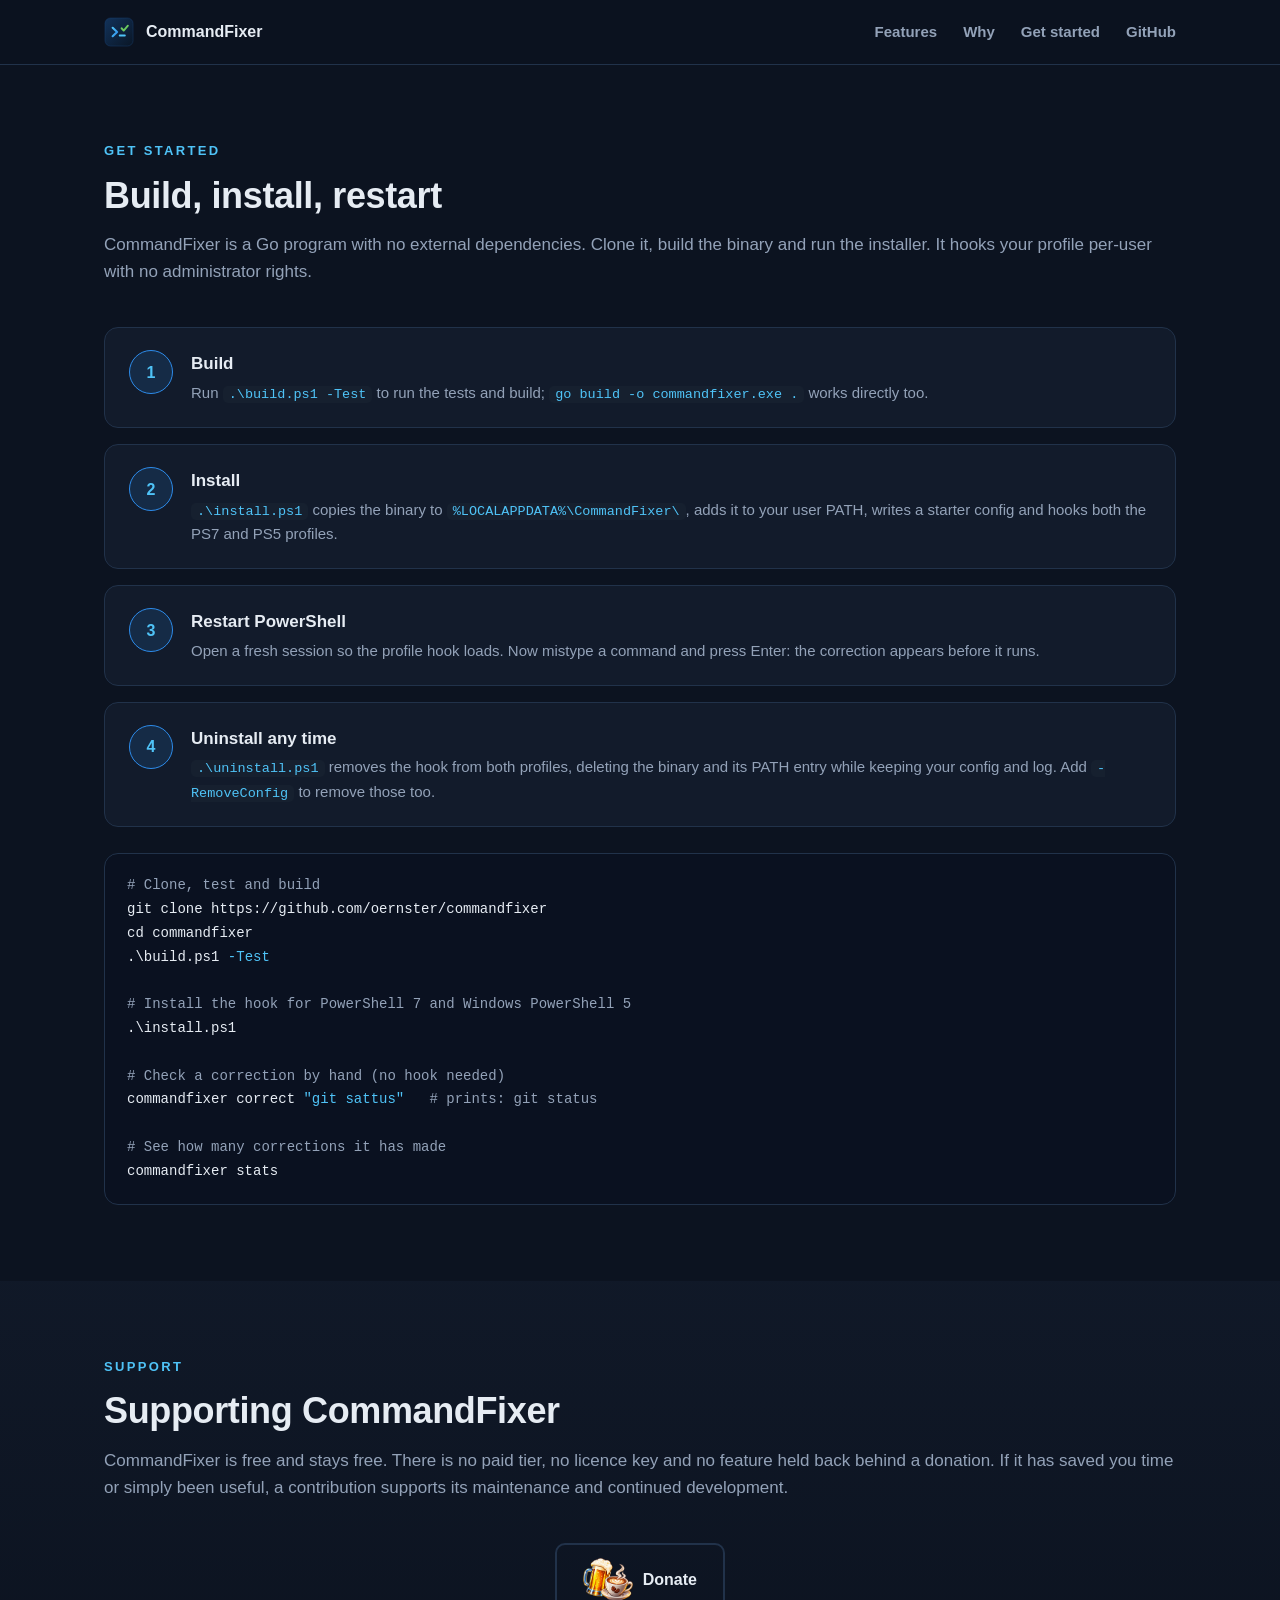
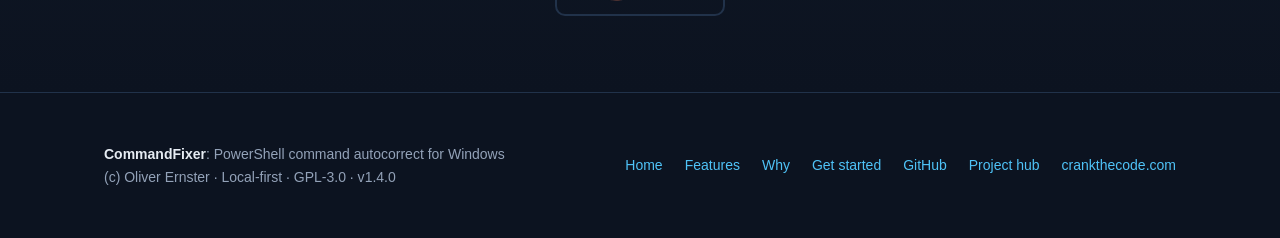
==== docs/download.html @ 3043f17e "Give the site a page for each role The home page now pitches and stops: the hero, the terminal sampl" ====
<!DOCTYPE html>
<html lang="en">
<head>
<meta charset="utf-8">
<meta name="viewport" content="width=device-width, initial-scale=1">
<title>Get started with CommandFixer: build, install, restart</title>
<meta name="description" content="Build CommandFixer, install the hook for PowerShell 7 and Windows PowerShell 5 per-user with no administrator rights, then restart PowerShell. Free, with no paid tier.">
<meta name="author" content="Oliver Ernster">
<meta name="robots" content="index, follow">
<meta name="theme-color" content="#0c1320">
<link rel="canonical" href="https://ernster.dev/CommandFixer/download.html">
<meta property="og:type" content="website">
<meta property="og:site_name" content="CommandFixer">
<meta property="og:title" content="Get started with CommandFixer: build, install, restart">
<meta property="og:description" content="Build CommandFixer, install the hook for PowerShell 7 and Windows PowerShell 5 per-user with no administrator rights, then restart PowerShell. Free, with no paid tier.">
<meta property="og:url" content="https://ernster.dev/CommandFixer/download.html">
<meta property="og:image" content="https://ernster.dev/CommandFixer/assets/commandfixer.png">
<meta property="og:image:width" content="512">
<meta property="og:image:height" content="512">
<meta property="og:image:alt" content="The CommandFixer terminal icon">
<meta name="twitter:card" content="summary_large_image">
<meta name="twitter:title" content="Get started with CommandFixer">
<meta name="twitter:description" content="Build CommandFixer, install the hook for PowerShell 7 and Windows PowerShell 5 per-user with no administrator rights, then restart PowerShell. Free, with no paid tier.">
<meta name="twitter:image" content="https://ernster.dev/CommandFixer/assets/commandfixer.png">
<link rel="icon" type="image/svg+xml" href="assets/commandfixer.svg">
<link rel="stylesheet" href="styles.css">
</head>
<body>
<header class="nav">
  <div class="container nav-inner">
    <a class="brand" href="./">
      <img src="assets/commandfixer.svg" alt="CommandFixer icon">CommandFixer</a>
    <nav class="nav-links">
      <a href="features.html">Features</a>
      <a href="why.html">Why</a>
      <a href="download.html">Get started</a>
      <a href="https://github.com/oernster/commandfixer">GitHub</a>
    </nav>
  </div>
</header>
<main>
  <section id="start">
    <div class="container">
      <div class="eyebrow">Get started</div>
      <h2 class="section-title">Build, install, restart</h2>
      <p class="section-sub">CommandFixer is a Go program with no external
        dependencies. Clone it, build the binary and run the installer. It hooks
        your profile per-user with no administrator rights.</p>
      <div class="steps">
        <div class="step">
          <div class="n"></div>
          <div>
            <h3>Build</h3>
            <p>Run <code>.\build.ps1 -Test</code> to run the tests and build; <code>go build -o commandfixer.exe .</code> works directly too.</p>
          </div>
        </div>
        <div class="step">
          <div class="n"></div>
          <div>
            <h3>Install</h3>
            <p><code>.\install.ps1</code> copies the binary to <code>%LOCALAPPDATA%\CommandFixer\</code>, adds it to your user PATH, writes a starter config and hooks both the PS7 and PS5 profiles.</p>
          </div>
        </div>
        <div class="step">
          <div class="n"></div>
          <div>
            <h3>Restart PowerShell</h3>
            <p>Open a fresh session so the profile hook loads. Now mistype a command and press Enter: the correction appears before it runs.</p>
          </div>
        </div>
        <div class="step">
          <div class="n"></div>
          <div>
            <h3>Uninstall any time</h3>
            <p><code>.\uninstall.ps1</code> removes the hook from both profiles, deleting the binary and its PATH entry while keeping your config and log. Add <code>-RemoveConfig</code> to remove those too.</p>
          </div>
        </div>
      </div>
      <div class="codeblock">
<pre><span class="c"># Clone, test and build</span>
git clone https://github.com/oernster/commandfixer
cd commandfixer
.\build.ps1 <span class="p">-Test</span>

<span class="c"># Install the hook for PowerShell 7 and Windows PowerShell 5</span>
.\install.ps1

<span class="c"># Check a correction by hand (no hook needed)</span>
commandfixer correct <span class="p">"git sattus"</span>   <span class="c"># prints: git status</span>

<span class="c"># See how many corrections it has made</span>
commandfixer stats</pre>
      </div>
    </div>
  </section>

  <section id="support" class="alt">
    <div class="container">
      <div class="eyebrow">Support</div>
      <h2 class="section-title">Supporting CommandFixer</h2>
      <p class="section-sub">CommandFixer is free and stays free. There is no paid tier, no licence key and no
        feature held back behind a donation. If it has saved you time or simply been useful, a
        contribution supports its maintenance and continued development.</p>
      <div class="cta">
        <a class="btn btn-ghost btn-donate" href="https://www.paypal.com/ncp/payment/7B63G27P2966Y"><img src="donate.png" alt="">Donate</a>
      </div>
    </div>
  </section>
</main>
<footer>
  <div class="container footer-inner">
    <div>
      <strong>CommandFixer</strong>: PowerShell command autocorrect for Windows<br>
      (c) Oliver Ernster · Local-first · GPL-3.0 · v<!--VERSION-->1.4.0<!--/VERSION-->
    </div>
    <div class="footer-links">
      <a href="./">Home</a>
      <a href="features.html">Features</a>
      <a href="why.html">Why</a>
      <a href="download.html">Get started</a>
      <a href="https://github.com/oernster/commandfixer">GitHub</a>
      <a href="https://ernster.dev/">Project hub</a>
      <a href="https://www.crankthecode.com/">crankthecode.com</a>
    </div>
  </div>
</footer>
</body>
</html>
---- docs/styles.css ----
/* CommandFixer GitHub Pages site. Dark, terminal-themed, azure + green accent. */
:root {
  --bg: #0c1320;
  --surface: #121b2b;
  --raised: #16202f;
  --border: #21324a;
  --text: #e6ecf3;
  --muted: #93a2b8;
  --accent: #2d8ceb;
  --accent-bright: #4fc3f7;
  --green: #57b94b;
  --green-bright: #6ccb5f;
  --maxw: 1120px;
  --radius: 14px;
  --font: -apple-system, BlinkMacSystemFont, "Segoe UI", Roboto, Inter,
    "Helvetica Neue", Arial, sans-serif;
  --mono: "SFMono-Regular", "Cascadia Code", "Consolas", "Liberation Mono",
    Menlo, monospace;
}
* { box-sizing: border-box; }
html { scroll-behavior: smooth; }
body {
  margin: 0;
  background: var(--bg);
  color: var(--text);
  font-family: var(--font);
  line-height: 1.6;
  -webkit-font-smoothing: antialiased;
}
a { color: var(--accent-bright); text-decoration: none; }
a:hover { color: var(--green-bright); }
h1, h2, h3, h4 { line-height: 1.2; }
.container { max-width: var(--maxw); margin: 0 auto; padding: 0 24px; }

header.nav {
  position: sticky;
  top: 0;
  z-index: 10;
  background: rgba(12, 19, 32, 0.82);
  backdrop-filter: blur(10px);
  border-bottom: 1px solid var(--border);
}
.nav-inner {
  display: flex;
  align-items: center;
  justify-content: space-between;
  height: 64px;
}
.brand {
  display: flex;
  align-items: center;
  gap: 12px;
  font-weight: 700;
  color: var(--text);
}
.brand img { width: 30px; height: 30px; }
.nav-links { display: flex; gap: 26px; align-items: center; }
.nav-links a { color: var(--muted); font-weight: 600; font-size: 15px; }
.nav-links a:hover { color: var(--accent-bright); }

.hero {
  position: relative;
  text-align: center;
  padding: 100px 0 76px;
  overflow: hidden;
}
.hero::before {
  content: "";
  position: absolute;
  inset: 0;
  background: radial-gradient(
    58% 50% at 50% 0,
    rgba(45, 140, 235, 0.24),
    transparent 70%
  );
  pointer-events: none;
}
.hero .logo {
  width: 108px;
  height: 108px;
  margin-bottom: 22px;
  filter: drop-shadow(0 10px 34px rgba(45, 140, 235, 0.4));
}
.hero h1 {
  font-size: clamp(42px, 7vw, 68px);
  margin: 0;
  letter-spacing: -0.02em;
}
.tagline {
  color: var(--accent-bright);
  font-weight: 700;
  letter-spacing: 0.2em;
  text-transform: uppercase;
  font-size: 13px;
  margin-top: 10px;
}
.lede {
  max-width: 680px;
  margin: 26px auto 0;
  color: var(--muted);
  font-size: 19px;
}
.cta {
  display: flex;
  gap: 14px;
  justify-content: center;
  margin-top: 34px;
  flex-wrap: wrap;
}
.btn {
  display: inline-block;
  padding: 13px 26px;
  border-radius: 10px;
  font-weight: 700;
  border: 2px solid transparent;
  transition: 0.15s ease;
}
.btn-primary { background: var(--accent); color: #ffffff; }
.btn-primary:hover { background: var(--green); color: #ffffff; }
.btn-ghost { border-color: var(--border); color: var(--text); }
.btn-ghost:hover { border-color: var(--accent); color: var(--accent-bright); }
/* The donate button carries artwork before its label. The mark is sized in em
   against the button's own type; at one line box the artwork could not be read,
   so it takes 2.7em and the button is deliberately taller than a text-only one. */
.btn-donate { display: inline-flex; align-items: center; gap: 10px; }
.btn-donate img { display: block; height: 2.7em; width: auto; }
.badges {
  margin-top: 24px;
  color: var(--muted);
  font-size: 13px;
  letter-spacing: 0.06em;
}
.badges span { margin: 0 10px; }
.release-note { margin-top: 16px; color: var(--muted); font-size: 14px; }

section { padding: 76px 0; }
section.alt {
  background: linear-gradient(180deg, rgba(18, 27, 43, 0.7), transparent);
}
.eyebrow {
  color: var(--accent-bright);
  font-weight: 700;
  letter-spacing: 0.18em;
  text-transform: uppercase;
  font-size: 13px;
  margin-bottom: 12px;
}
.section-title {
  font-size: clamp(28px, 4vw, 36px);
  margin: 0 0 14px;
  letter-spacing: -0.01em;
}
.section-sub {
  color: var(--muted);
  margin: 0 0 42px;
  max-width: none;
  font-size: 17px;
}
.prose p {
  color: var(--muted);
  font-size: 16.5px;
  max-width: 820px;
  margin: 0 0 18px;
}
.prose p:last-child { margin-bottom: 0; }

/* Terminal mockup */
.termwrap { display: flex; justify-content: center; margin-top: 8px; }
.terminal {
  width: 100%;
  max-width: 760px;
  background: #0a1120;
  border: 1px solid var(--border);
  border-radius: var(--radius);
  overflow: hidden;
  box-shadow: 0 28px 64px rgba(0, 0, 0, 0.55);
  text-align: left;
}
.terminal .bar {
  display: flex;
  align-items: center;
  gap: 7px;
  padding: 12px 15px;
  border-bottom: 1px solid var(--border);
  background: var(--surface);
}
.terminal .bar i {
  width: 11px;
  height: 11px;
  border-radius: 50%;
  background: var(--border);
}
.terminal .bar i.r { background: #e06c60; }
.terminal .bar i.y { background: #e0b350; }
.terminal .bar i.g { background: #57b94b; }
.terminal .bar .ttl {
  margin-left: 10px;
  color: var(--muted);
  font-family: var(--mono);
  font-size: 12px;
}
.terminal pre {
  margin: 0;
  padding: 22px 24px;
  font-family: var(--mono);
  font-size: 14.5px;
  line-height: 1.75;
  color: var(--text);
  overflow-x: auto;
}
.term-prompt { color: var(--accent-bright); }
.term-typo { color: #e0857c; }
.term-fix { color: var(--green-bright); font-weight: 700; }
.term-muted { color: var(--muted); }
.term-ok { color: var(--green-bright); }

.features {
  display: grid;
  grid-template-columns: repeat(auto-fit, minmax(240px, 1fr));
  gap: 18px;
}
.feature {
  background: var(--surface);
  border: 1px solid var(--border);
  border-radius: var(--radius);
  padding: 26px;
}
.feature .fnum {
  color: var(--green-bright);
  font-weight: 700;
  font-size: 13px;
  letter-spacing: 0.1em;
}
.feature h3 { margin: 12px 0 8px; font-size: 18px; }
.feature p { margin: 0; color: var(--muted); font-size: 15px; }

/* Two-column "who it is / is not for" */
.split {
  display: grid;
  grid-template-columns: repeat(auto-fit, minmax(300px, 1fr));
  gap: 18px;
}
.panel {
  background: var(--surface);
  border: 1px solid var(--border);
  border-radius: var(--radius);
  padding: 26px 28px;
}
.panel h3 { margin: 0 0 14px; font-size: 18px; }
.panel.is-for h3 { color: var(--green-bright); }
.panel.not-for h3 { color: var(--accent-bright); }
.panel ul { margin: 0; padding-left: 18px; }
.panel li { color: var(--muted); margin-bottom: 8px; font-size: 15px; }
.panel li b { color: var(--text); font-weight: 600; }

/* Steps */
.steps { display: grid; gap: 16px; counter-reset: step; }
.step {
  display: grid;
  grid-template-columns: 44px 1fr;
  gap: 18px;
  align-items: start;
  background: var(--surface);
  border: 1px solid var(--border);
  border-radius: var(--radius);
  padding: 22px 24px;
}
.step .n {
  counter-increment: step;
  width: 44px;
  height: 44px;
  border-radius: 50%;
  display: grid;
  place-items: center;
  background: rgba(45, 140, 235, 0.14);
  border: 1px solid var(--accent);
  color: var(--accent-bright);
  font-weight: 700;
}
.step .n::before { content: counter(step); }
.step h3 { margin: 4px 0 6px; font-size: 17px; }
.step p { margin: 0; color: var(--muted); font-size: 15px; }
.step code {
  font-family: var(--mono);
  font-size: 13.5px;
  color: var(--accent-bright);
  background: var(--raised);
  padding: 1px 6px;
  border-radius: 5px;
}

/* Coverage / tools chips */
.chips { display: flex; flex-wrap: wrap; gap: 10px; margin-top: 6px; }
.chip {
  font-family: var(--mono);
  font-size: 13px;
  color: var(--text);
  background: var(--raised);
  border: 1px solid var(--border);
  border-radius: 8px;
  padding: 7px 12px;
}
.chip b { color: var(--green-bright); font-weight: 700; }

/* Code block */
.codeblock {
  background: #0a1120;
  border: 1px solid var(--border);
  border-radius: var(--radius);
  padding: 20px 22px;
  overflow-x: auto;
  margin-top: 26px;
}
.codeblock pre {
  margin: 0;
  font-family: var(--mono);
  font-size: 14px;
  line-height: 1.7;
  color: var(--text);
}
.codeblock .c { color: var(--muted); }
.codeblock .p { color: var(--accent-bright); }

footer {
  border-top: 1px solid var(--border);
  padding: 50px 0;
  color: var(--muted);
  font-size: 14px;
}
.footer-inner {
  display: flex;
  justify-content: space-between;
  gap: 24px;
  flex-wrap: wrap;
  align-items: center;
}
.footer-inner strong { color: var(--text); }
.footer-links { display: flex; gap: 22px; flex-wrap: wrap; }

@media (max-width: 640px) {
  .nav-links { gap: 16px; }
  .nav-links a:nth-child(1),
  .nav-links a:nth-child(2) { display: none; }
  .step { grid-template-columns: 1fr; }
  .step .n { display: none; }
}
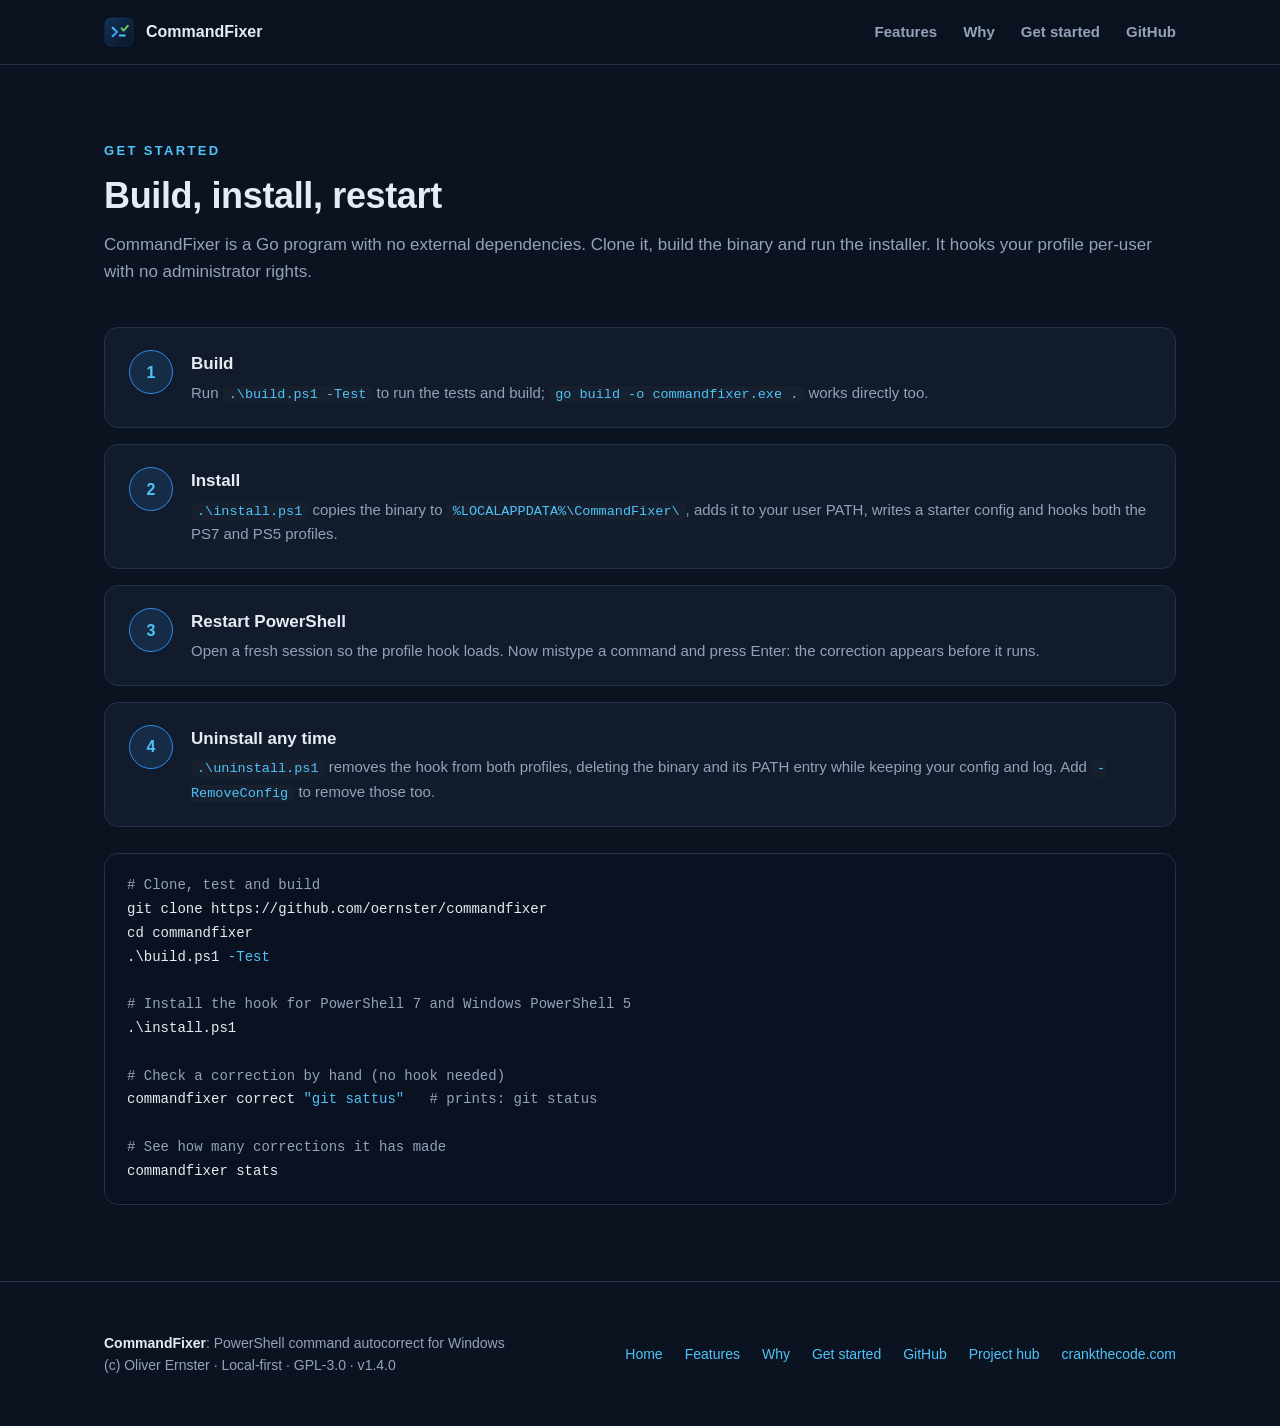
==== commit 782e962f: "Keep the donation section on the home page Supporting CommandFixer moves back from Get started to th" ====
--- a/docs/download.html
+++ b/docs/download.html
@@ -4,7 +4,7 @@
 <meta charset="utf-8">
 <meta name="viewport" content="width=device-width, initial-scale=1">
 <title>Get started with CommandFixer: build, install, restart</title>
-<meta name="description" content="Build CommandFixer, install the hook for PowerShell 7 and Windows PowerShell 5 per-user with no administrator rights, then restart PowerShell. Free, with no paid tier.">
+<meta name="description" content="Build CommandFixer, install the hook for PowerShell 7 and Windows PowerShell 5 per-user with no administrator rights, then restart PowerShell.">
 <meta name="author" content="Oliver Ernster">
 <meta name="robots" content="index, follow">
 <meta name="theme-color" content="#0c1320">
@@ -12,7 +12,7 @@
 <meta property="og:type" content="website">
 <meta property="og:site_name" content="CommandFixer">
 <meta property="og:title" content="Get started with CommandFixer: build, install, restart">
-<meta property="og:description" content="Build CommandFixer, install the hook for PowerShell 7 and Windows PowerShell 5 per-user with no administrator rights, then restart PowerShell. Free, with no paid tier.">
+<meta property="og:description" content="Build CommandFixer, install the hook for PowerShell 7 and Windows PowerShell 5 per-user with no administrator rights, then restart PowerShell.">
 <meta property="og:url" content="https://ernster.dev/CommandFixer/download.html">
 <meta property="og:image" content="https://ernster.dev/CommandFixer/assets/commandfixer.png">
 <meta property="og:image:width" content="512">
@@ -20,7 +20,7 @@
 <meta property="og:image:alt" content="The CommandFixer terminal icon">
 <meta name="twitter:card" content="summary_large_image">
 <meta name="twitter:title" content="Get started with CommandFixer">
-<meta name="twitter:description" content="Build CommandFixer, install the hook for PowerShell 7 and Windows PowerShell 5 per-user with no administrator rights, then restart PowerShell. Free, with no paid tier.">
+<meta name="twitter:description" content="Build CommandFixer, install the hook for PowerShell 7 and Windows PowerShell 5 per-user with no administrator rights, then restart PowerShell.">
 <meta name="twitter:image" content="https://ernster.dev/CommandFixer/assets/commandfixer.png">
 <link rel="icon" type="image/svg+xml" href="assets/commandfixer.svg">
 <link rel="stylesheet" href="styles.css">
@@ -93,19 +93,6 @@
       </div>
     </div>
   </section>
-
-  <section id="support" class="alt">
-    <div class="container">
-      <div class="eyebrow">Support</div>
-      <h2 class="section-title">Supporting CommandFixer</h2>
-      <p class="section-sub">CommandFixer is free and stays free. There is no paid tier, no licence key and no
-        feature held back behind a donation. If it has saved you time or simply been useful, a
-        contribution supports its maintenance and continued development.</p>
-      <div class="cta">
-        <a class="btn btn-ghost btn-donate" href="https://www.paypal.com/ncp/payment/7B63G27P2966Y"><img src="donate.png" alt="">Donate</a>
-      </div>
-    </div>
-  </section>
 </main>
 <footer>
   <div class="container footer-inner">
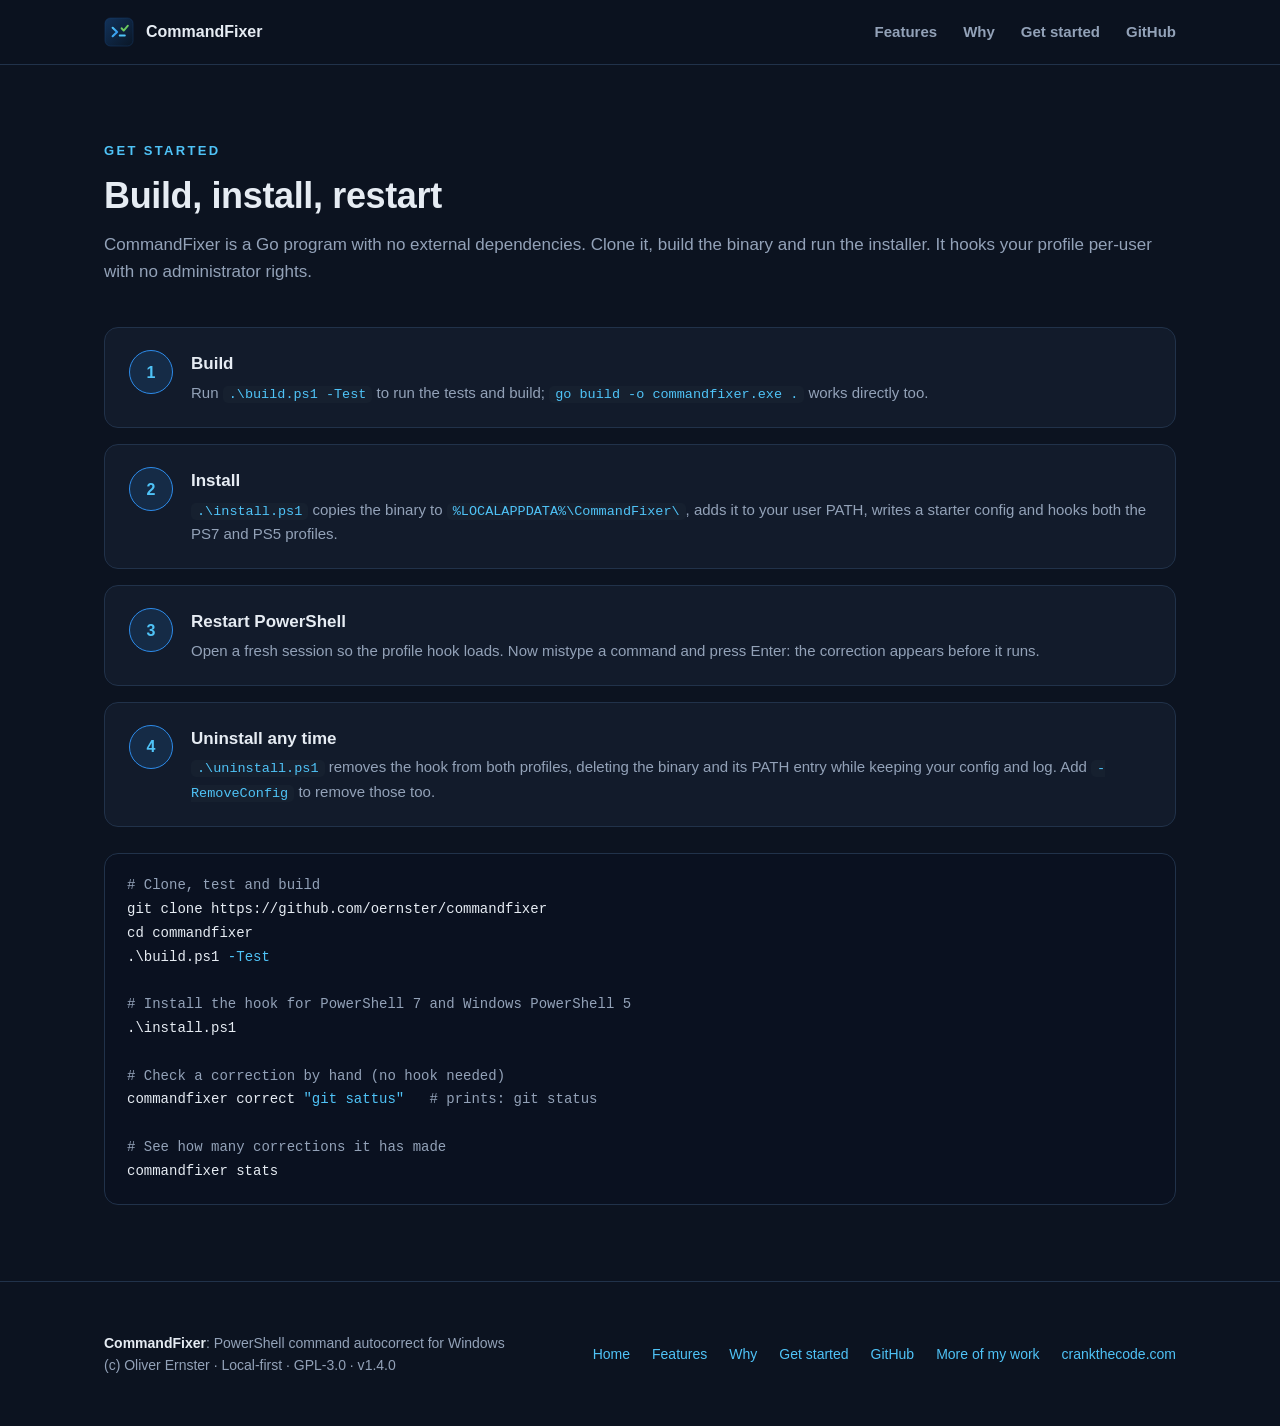
==== commit 35e37841: "Call the project hub link More of my work The footer's link to ernster.dev now says what is there." ====
--- a/docs/download.html
+++ b/docs/download.html
@@ -106,7 +106,7 @@
       <a href="why.html">Why</a>
       <a href="download.html">Get started</a>
       <a href="https://github.com/oernster/commandfixer">GitHub</a>
-      <a href="https://ernster.dev/">Project hub</a>
+      <a href="https://ernster.dev/">More of my work</a>
       <a href="https://www.crankthecode.com/">crankthecode.com</a>
     </div>
   </div>
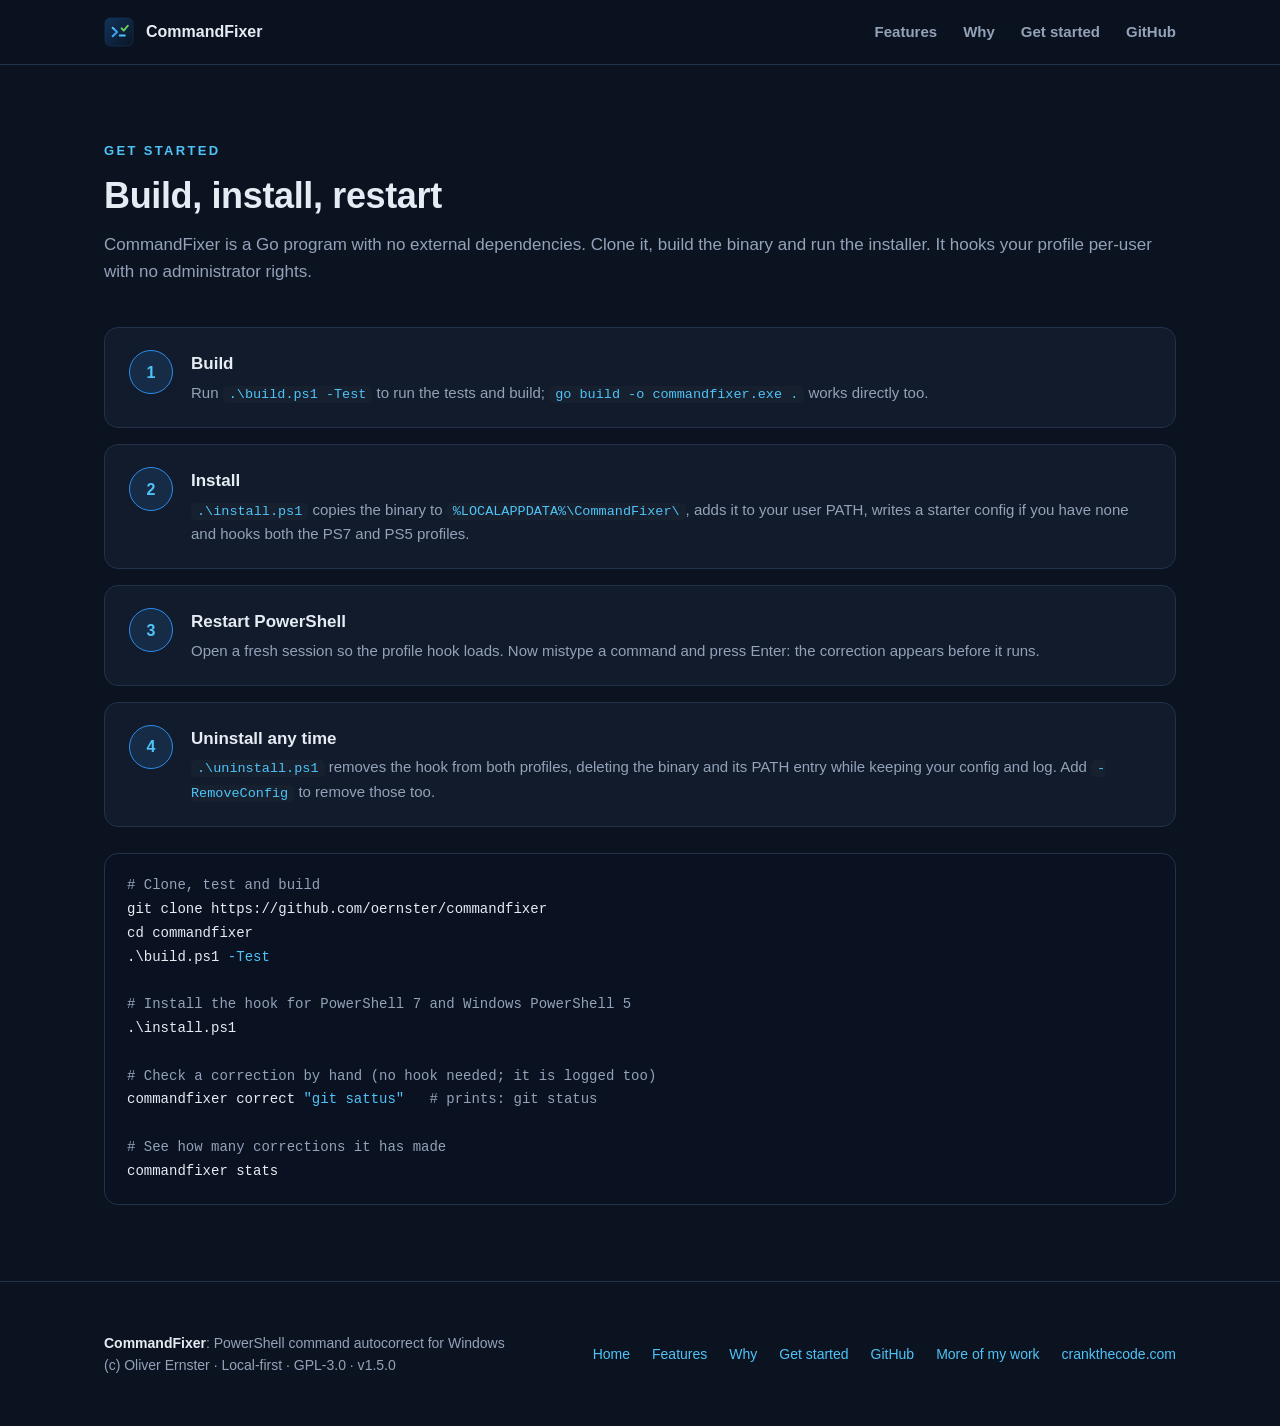
==== commit 5105afc8: "Make every document and site page say what the code measurably does The site demo showed docker imag" ====
--- a/docs/download.html
+++ b/docs/download.html
@@ -23,7 +23,7 @@
 <meta name="twitter:description" content="Build CommandFixer, install the hook for PowerShell 7 and Windows PowerShell 5 per-user with no administrator rights, then restart PowerShell.">
 <meta name="twitter:image" content="https://ernster.dev/CommandFixer/assets/commandfixer.png">
 <link rel="icon" type="image/svg+xml" href="assets/commandfixer.svg">
-<link rel="stylesheet" href="styles.css">
+<link rel="stylesheet" href="styles.css?v=0f7751e628">
 </head>
 <body>
 <header class="nav">
@@ -58,7 +58,7 @@
           <div class="n"></div>
           <div>
             <h3>Install</h3>
-            <p><code>.\install.ps1</code> copies the binary to <code>%LOCALAPPDATA%\CommandFixer\</code>, adds it to your user PATH, writes a starter config and hooks both the PS7 and PS5 profiles.</p>
+            <p><code>.\install.ps1</code> copies the binary to <code>%LOCALAPPDATA%\CommandFixer\</code>, adds it to your user PATH, writes a starter config if you have none and hooks both the PS7 and PS5 profiles.</p>
           </div>
         </div>
         <div class="step">
@@ -85,7 +85,7 @@
 <span class="c"># Install the hook for PowerShell 7 and Windows PowerShell 5</span>
 .\install.ps1
 
-<span class="c"># Check a correction by hand (no hook needed)</span>
+<span class="c"># Check a correction by hand (no hook needed; it is logged too)</span>
 commandfixer correct <span class="p">"git sattus"</span>   <span class="c"># prints: git status</span>
 
 <span class="c"># See how many corrections it has made</span>
@@ -98,7 +98,7 @@
   <div class="container footer-inner">
     <div>
       <strong>CommandFixer</strong>: PowerShell command autocorrect for Windows<br>
-      (c) Oliver Ernster · Local-first · GPL-3.0 · v<!--VERSION-->1.4.0<!--/VERSION-->
+      (c) Oliver Ernster · Local-first · GPL-3.0 · v<!--VERSION-->1.5.0<!--/VERSION-->
     </div>
     <div class="footer-links">
       <a href="./">Home</a>
